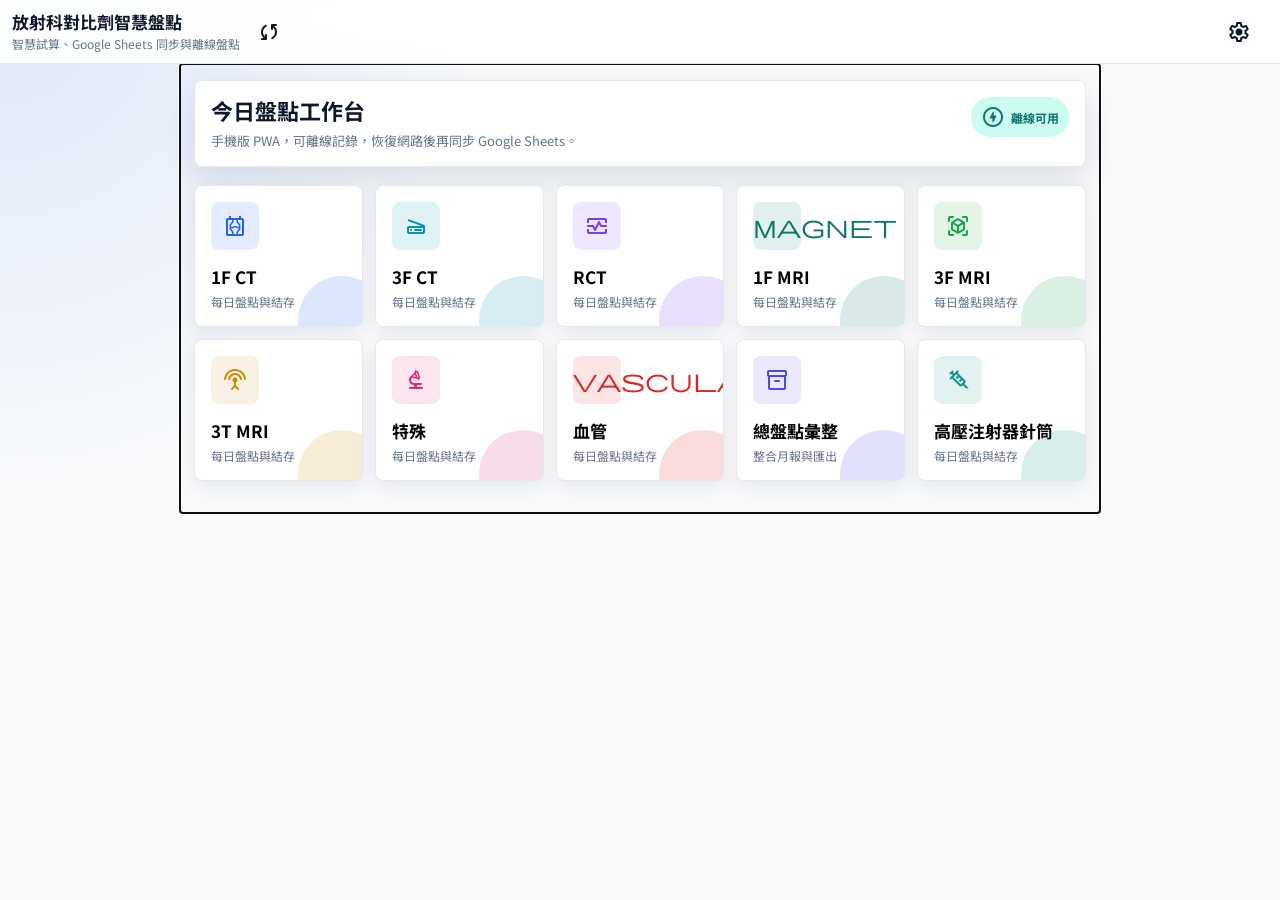
==== RadiologyInventory/index.html @ 273f8f9c "Add files via upload" ====
<!doctype html>
<html lang="zh-Hant">
  <head>
    <meta charset="utf-8">
    <meta name="viewport" content="width=device-width, initial-scale=1, viewport-fit=cover">
    <meta name="theme-color" content="#2563eb">
    <meta name="apple-mobile-web-app-capable" content="yes">
    <meta name="apple-mobile-web-app-title" content="放射盤點">
    <meta name="apple-mobile-web-app-status-bar-style" content="default">
    <title>放射科對比劑智慧盤點系統</title>
    <link rel="manifest" href="./manifest.json">
    <link rel="apple-touch-icon" href="./icons/icon-192.svg">
    <link rel="preconnect" href="https://fonts.googleapis.com">
    <link rel="preconnect" href="https://fonts.gstatic.com" crossorigin>
    <link href="https://fonts.googleapis.com/css2?family=Material+Symbols+Rounded:opsz,wght,FILL,GRAD@24,500,0,0&family=Noto+Sans+TC:wght@400;500;700&display=swap" rel="stylesheet">
    <link rel="stylesheet" href="./css/style.css">
    <link rel="stylesheet" href="./css/mobile.css">
  </head>
  <body>
    <div id="app" class="app-shell">
      <header class="top-app-bar">
        <button id="backBtn" class="icon-btn is-hidden" type="button" aria-label="返回首頁">
          <span class="material-symbols-rounded">arrow_back</span>
        </button>
        <div class="title-block">
          <h1 id="appTitle">放射科對比劑智慧盤點</h1>
          <p id="appSubtitle">智慧試算、Google Sheets 同步與離線盤點</p>
        </div>
        <button id="syncBtn" class="icon-btn" type="button" aria-label="同步">
          <span class="material-symbols-rounded">sync</span>
        </button>
        <button id="settingsBtn" class="icon-btn" type="button" aria-label="設定">
          <span class="material-symbols-rounded">settings</span>
        </button>
      </header>

      <main id="viewRoot" class="view-root" tabindex="-1"></main>

      <button id="installBtn" class="install-fab is-hidden" type="button">
        <span class="material-symbols-rounded">install_mobile</span>
        安裝
      </button>
    </div>

    <dialog id="entryDialog" class="app-dialog">
      <form id="entryForm" method="dialog">
        <div class="dialog-head">
          <h2 id="entryDialogTitle">新增盤點</h2>
          <button class="icon-btn" value="cancel" type="button" data-close-dialog aria-label="關閉">
            <span class="material-symbols-rounded">close</span>
          </button>
        </div>
        <div class="form-grid">
          <label>日期 <input id="entryDate" name="date" type="date" required></label>
          <label>品項 <input id="entryItem" name="item" list="itemList" placeholder="Omnipaque" required></label>
          <datalist id="itemList"></datalist>
          <label>入庫 <input id="entryIn" name="inQty" type="number" min="0" step="1" value="0"></label>
          <label>使用 <input id="entryUsed" name="usedQty" type="number" min="0" step="1" value="0"></label>
          <label>報廢 <input id="entryWaste" name="wasteQty" type="number" min="0" step="1" value="0"></label>
          <label class="span-2">備註 <textarea id="entryNote" name="note" rows="3" placeholder="交班、盤差、補充說明"></textarea></label>
        </div>
        <div class="dialog-actions">
          <button class="text-btn" value="cancel" type="button" data-close-dialog>取消</button>
          <button class="filled-btn" value="default" type="submit">儲存</button>
        </div>
      </form>
    </dialog>

    <dialog id="settingsDialog" class="app-dialog wide-dialog">
      <form id="settingsForm" method="dialog">
        <div class="dialog-head">
          <h2>設定</h2>
          <button class="icon-btn" value="cancel" type="button" data-close-dialog aria-label="關閉">
            <span class="material-symbols-rounded">close</span>
          </button>
        </div>
        <section class="settings-section">
          <h3>Google Apps Script API</h3>
          <label>API 網址 <input id="apiUrlInput" name="apiUrl" type="url" placeholder="https://script.google.com/macros/s/.../exec"></label>
          <p class="helper">未設定時會保存在本機；設定後讀取、新增、修改與覆蓋會同步到 Google Sheets。</p>
        </section>
        <section class="settings-section">
          <h3>月初期初庫存</h3>
          <div id="initialStockInputs" class="settings-list"></div>
        </section>
        <section class="settings-section">
          <h3>Sheet 對照</h3>
          <div id="sheetMapInputs" class="settings-list"></div>
        </section>
        <div class="dialog-actions">
          <button class="text-btn" value="cancel" type="button" data-close-dialog>取消</button>
          <button class="filled-btn" value="default" type="submit">儲存設定</button>
        </div>
      </form>
    </dialog>

    <div id="toast" class="toast" role="status" aria-live="polite"></div>
    <script type="module" src="./js/app.js"></script>
  </body>
</html>
---- RadiologyInventory/css/style.css ----
:root {
  color-scheme: light dark;
  --bg: #f8fafc;
  --surface: #ffffff;
  --surface-2: #eef2ff;
  --text: #0f172a;
  --muted: #64748b;
  --line: #e2e8f0;
  --primary: #2563eb;
  --primary-ink: #ffffff;
  --teal: #0f766e;
  --danger: #dc2626;
  --warning: #f59e0b;
  --success: #059669;
  --shadow: 0 12px 32px rgba(15, 23, 42, .12);
  --radius: 8px;
  font-family: "Noto Sans TC", system-ui, -apple-system, BlinkMacSystemFont, "Segoe UI", sans-serif;
}

* {
  box-sizing: border-box;
}

html {
  background: var(--bg);
}

body {
  margin: 0;
  min-height: 100vh;
  background:
    radial-gradient(circle at top left, rgba(37, 99, 235, .12), transparent 30rem),
    var(--bg);
  color: var(--text);
}

button,
input,
textarea {
  font: inherit;
}

button {
  border: 0;
  cursor: pointer;
}

.material-symbols-rounded {
  font-size: 24px;
  line-height: 1;
}

.app-shell {
  min-height: 100vh;
  padding-bottom: env(safe-area-inset-bottom);
}

.top-app-bar {
  position: sticky;
  top: 0;
  z-index: 20;
  display: grid;
  grid-template-columns: auto 1fr auto auto;
  gap: 8px;
  align-items: center;
  min-height: 64px;
  padding: max(10px, env(safe-area-inset-top)) 12px 10px;
  background: color-mix(in srgb, var(--surface) 92%, transparent);
  border-bottom: 1px solid var(--line);
  backdrop-filter: blur(16px);
}

.title-block {
  min-width: 0;
}

.title-block h1 {
  margin: 0;
  overflow: hidden;
  font-size: 17px;
  font-weight: 700;
  line-height: 1.25;
  text-overflow: ellipsis;
  white-space: nowrap;
}

.title-block p {
  margin: 2px 0 0;
  overflow: hidden;
  color: var(--muted);
  font-size: 12px;
  text-overflow: ellipsis;
  white-space: nowrap;
}

.icon-btn,
.text-btn,
.filled-btn,
.tonal-btn,
.danger-btn {
  position: relative;
  display: inline-flex;
  align-items: center;
  justify-content: center;
  min-height: 40px;
  border-radius: var(--radius);
  overflow: hidden;
  transition: transform .18s ease, background .18s ease, box-shadow .18s ease;
}

.icon-btn {
  width: 42px;
  color: var(--text);
  background: transparent;
}

.icon-btn:hover,
.icon-btn:focus-visible {
  background: color-mix(in srgb, var(--primary) 10%, transparent);
}

.text-btn {
  padding: 0 16px;
  color: var(--primary);
  background: transparent;
}

.filled-btn {
  gap: 6px;
  padding: 0 18px;
  color: var(--primary-ink);
  background: var(--primary);
  box-shadow: 0 8px 20px rgba(37, 99, 235, .22);
}

.tonal-btn {
  gap: 6px;
  padding: 0 14px;
  color: var(--primary);
  background: color-mix(in srgb, var(--primary) 12%, var(--surface));
}

.danger-btn {
  gap: 6px;
  padding: 0 14px;
  color: #fff;
  background: var(--danger);
}

.icon-btn:active,
.text-btn:active,
.filled-btn:active,
.tonal-btn:active,
.danger-btn:active,
.app-card:active {
  transform: scale(.98);
}

.view-root {
  width: min(100%, 920px);
  margin: 0 auto;
  padding: 16px 14px 32px;
  animation: fade-in .22s ease both;
}

.hero-panel {
  display: flex;
  justify-content: space-between;
  gap: 14px;
  margin-bottom: 18px;
  padding: 16px;
  border: 1px solid var(--line);
  border-radius: var(--radius);
  background: var(--surface);
  box-shadow: var(--shadow);
}

.hero-panel h2 {
  margin: 0;
  font-size: 22px;
  line-height: 1.25;
}

.hero-panel p {
  margin: 6px 0 0;
  color: var(--muted);
  font-size: 13px;
}

.status-pill {
  display: inline-flex;
  align-items: center;
  align-self: flex-start;
  gap: 6px;
  padding: 8px 10px;
  border-radius: 999px;
  color: var(--teal);
  background: #ccfbf1;
  font-size: 12px;
  font-weight: 700;
  white-space: nowrap;
}

.icon-grid {
  display: grid;
  grid-template-columns: repeat(2, minmax(0, 1fr));
  gap: 12px;
}

.app-card {
  position: relative;
  min-height: 126px;
  padding: 16px;
  border: 1px solid var(--line);
  border-radius: var(--radius);
  background: var(--surface);
  box-shadow: 0 6px 20px rgba(15, 23, 42, .08);
  overflow: hidden;
  text-align: left;
}

.app-card::after {
  content: "";
  position: absolute;
  inset: auto -24px -38px auto;
  width: 88px;
  height: 88px;
  border-radius: 50%;
  background: color-mix(in srgb, var(--accent, var(--primary)) 16%, transparent);
}

.card-icon {
  display: grid;
  width: 48px;
  height: 48px;
  margin-bottom: 14px;
  place-items: center;
  border-radius: 8px;
  color: var(--accent, var(--primary));
  background: color-mix(in srgb, var(--accent, var(--primary)) 12%, var(--surface));
}

.app-card h3 {
  margin: 0;
  font-size: 17px;
}

.app-card p {
  margin: 4px 0 0;
  color: var(--muted);
  font-size: 12px;
}

.month-card,
.alert-card,
.table-card,
.summary-card,
.settings-section {
  border: 1px solid var(--line);
  border-radius: var(--radius);
  background: var(--surface);
  box-shadow: 0 6px 18px rgba(15, 23, 42, .07);
}

.month-card {
  padding: 14px;
}

.section-head {
  display: flex;
  align-items: center;
  justify-content: space-between;
  gap: 10px;
  margin-bottom: 10px;
}

.section-head h2,
.section-head h3 {
  margin: 0;
  font-size: 16px;
}

.year-stepper {
  display: inline-flex;
  align-items: center;
  gap: 4px;
  color: var(--muted);
  font-weight: 700;
}

.month-track {
  display: grid;
  grid-auto-columns: minmax(56px, 1fr);
  grid-auto-flow: column;
  gap: 8px;
  overflow-x: auto;
  padding: 2px 0 4px;
  scroll-snap-type: x mandatory;
}

.month-chip {
  min-height: 42px;
  border-radius: 999px;
  color: var(--muted);
  background: color-mix(in srgb, var(--surface) 80%, var(--line));
  font-weight: 700;
  scroll-snap-align: center;
}

.month-chip.active {
  color: #fff;
  background: var(--primary);
}

.alert-card {
  display: flex;
  align-items: center;
  gap: 10px;
  margin: 12px 0;
  padding: 14px;
}

.alert-card.success {
  color: var(--success);
  background: color-mix(in srgb, var(--success) 9%, var(--surface));
}

.alert-card.danger {
  color: var(--danger);
  background: color-mix(in srgb, var(--danger) 8%, var(--surface));
}

.table-card {
  margin-top: 12px;
  overflow: hidden;
}

.table-toolbar {
  display: flex;
  align-items: center;
  justify-content: space-between;
  gap: 10px;
  padding: 14px;
  border-bottom: 1px solid var(--line);
}

.table-toolbar h3 {
  display: inline-flex;
  align-items: center;
  gap: 8px;
  margin: 0;
  font-size: 16px;
}

.table-wrap {
  overflow-x: auto;
}

table {
  width: 100%;
  border-collapse: collapse;
  table-layout: fixed;
  min-width: 680px;
}

th,
td {
  width: 104px;
  padding: 11px 10px;
  border-bottom: 1px solid var(--line);
  font-size: 13px;
  text-align: center;
  white-space: nowrap;
}

th:first-child,
td:first-child {
  text-align: center;
}

th[colspan] {
  text-align: center;
  color: var(--text);
  font-size: 14px;
}

.usage-head,
.usage-cell {
  background: color-mix(in srgb, var(--warning) 12%, var(--surface));
  color: #92400e;
}

.reference-panel {
  margin-top: 12px;
}

.reference-panel table {
  min-width: max(980px, 100%);
}

.reference-panel th,
.reference-panel td {
  text-align: center;
}

.reference-panel th:first-child,
.reference-panel td:first-child {
  min-width: unset;
  text-align: center;
}

.inventory-summary-table {
  min-width: max(1060px, 100%);
}

.inventory-summary-table th,
.inventory-summary-table td {
  padding: 14px 12px;
  font-size: 15px;
}

.inventory-summary-table th:first-child,
.inventory-summary-table td:first-child {
  min-width: unset;
}

.inventory-summary-table th {
  background: #e8eef7;
  color: #0f2a52;
}

.consumption-head,
.consumption-cell {
  background: #fffdf6 !important;
  color: #b45309;
}

.inline-number {
  width: 100px;
  border: 0;
  border-bottom: 1px solid #93c5fd;
  border-radius: 0;
  padding: 2px 8px;
  background: transparent;
  color: #1e1b8f;
  font-weight: 700;
  text-align: center;
}

.inline-number:focus {
  border-color: var(--primary);
  box-shadow: none;
}

.syringe-panel {
  margin-top: 12px;
  border: 1px solid var(--line);
  border-radius: var(--radius);
  background: var(--surface);
  box-shadow: 0 6px 18px rgba(15, 23, 42, .07);
  overflow: hidden;
}

.syringe-card-grid {
  display: grid;
  grid-template-columns: repeat(4, minmax(0, 1fr));
  gap: 18px;
  padding: 18px;
}

.syringe-stat-card {
  min-height: 108px;
  padding: 18px 20px;
  border: 1px solid var(--line);
  border-radius: var(--radius);
  background: color-mix(in srgb, var(--surface) 84%, var(--bg));
}

.syringe-stat-card span {
  color: var(--muted);
  font-size: 14px;
  font-weight: 700;
}

.syringe-stat-card strong {
  display: block;
  margin-top: 10px;
  font-size: 28px;
  line-height: 1;
}

.syringe-stat-card.total {
  border-color: #99f6e4;
  background: #e6fffb;
  color: #0f3f4a;
}

thead th {
  position: sticky;
  top: 0;
  z-index: 1;
  color: var(--muted);
  background: color-mix(in srgb, var(--surface) 86%, var(--line));
  font-size: 12px;
}

.muted {
  color: var(--muted);
}

.empty-cell {
  color: color-mix(in srgb, var(--muted) 55%, transparent);
}

.badge {
  display: inline-flex;
  align-items: center;
  padding: 4px 8px;
  border-radius: 999px;
  color: var(--muted);
  background: color-mix(in srgb, var(--line) 55%, transparent);
  font-size: 12px;
  font-weight: 700;
}

.summary-grid {
  display: grid;
  grid-template-columns: repeat(2, minmax(0, 1fr));
  gap: 10px;
  margin: 12px 0;
}

.summary-card {
  padding: 14px;
}

.summary-card span {
  color: var(--muted);
  font-size: 12px;
}

.summary-card strong {
  display: block;
  margin-top: 4px;
  font-size: 24px;
}

.install-fab {
  position: fixed;
  right: 16px;
  bottom: calc(16px + env(safe-area-inset-bottom));
  z-index: 18;
  display: inline-flex;
  align-items: center;
  gap: 6px;
  height: 44px;
  padding: 0 14px;
  border-radius: 999px;
  color: #fff;
  background: var(--primary);
  box-shadow: var(--shadow);
}

.is-hidden {
  display: none !important;
}

.app-dialog {
  width: min(calc(100vw - 28px), 520px);
  max-height: min(86vh, 760px);
  padding: 0;
  border: 0;
  border-radius: var(--radius);
  background: var(--surface);
  color: var(--text);
  box-shadow: var(--shadow);
}

.wide-dialog {
  width: min(calc(100vw - 28px), 780px);
}

.app-dialog::backdrop {
  background: rgba(15, 23, 42, .48);
  backdrop-filter: blur(2px);
}

.dialog-head {
  position: sticky;
  top: 0;
  z-index: 2;
  display: flex;
  align-items: center;
  justify-content: space-between;
  gap: 12px;
  padding: 16px;
  border-bottom: 1px solid var(--line);
  background: var(--surface);
}

.dialog-head h2 {
  margin: 0;
  font-size: 18px;
}

.form-grid,
.settings-section {
  padding: 16px;
}

.form-grid {
  display: grid;
  grid-template-columns: repeat(2, minmax(0, 1fr));
  gap: 12px;
}

label {
  display: grid;
  gap: 6px;
  color: var(--muted);
  font-size: 12px;
  font-weight: 700;
}

input,
textarea {
  width: 100%;
  border: 1px solid var(--line);
  border-radius: var(--radius);
  padding: 11px 12px;
  color: var(--text);
  background: color-mix(in srgb, var(--surface) 88%, var(--bg));
  outline: none;
}

input:focus,
textarea:focus {
  border-color: var(--primary);
  box-shadow: 0 0 0 3px color-mix(in srgb, var(--primary) 18%, transparent);
}

.span-2 {
  grid-column: span 2;
}

.dialog-actions {
  position: sticky;
  bottom: 0;
  display: flex;
  justify-content: flex-end;
  gap: 8px;
  padding: 12px 16px 16px;
  border-top: 1px solid var(--line);
  background: var(--surface);
}

.settings-section {
  margin: 14px;
}

.settings-section h3 {
  margin: 0 0 12px;
  font-size: 15px;
}

.settings-list {
  display: grid;
  gap: 10px;
}

.settings-row {
  display: grid;
  grid-template-columns: minmax(96px, 1fr) minmax(110px, 1.4fr);
  gap: 10px;
  align-items: center;
}

.helper {
  margin: 8px 0 0;
  color: var(--muted);
  font-size: 12px;
  line-height: 1.5;
}

.toast {
  position: fixed;
  left: 50%;
  bottom: calc(20px + env(safe-area-inset-bottom));
  z-index: 40;
  max-width: calc(100vw - 32px);
  padding: 10px 14px;
  border-radius: var(--radius);
  color: #fff;
  background: rgba(15, 23, 42, .92);
  opacity: 0;
  pointer-events: none;
  transform: translate(-50%, 10px);
  transition: opacity .2s ease, transform .2s ease;
}

.toast.show {
  opacity: 1;
  transform: translate(-50%, 0);
}

.ripple {
  position: absolute;
  border-radius: 999px;
  background: currentColor;
  opacity: .18;
  pointer-events: none;
  transform: scale(0);
  animation: ripple .48s ease-out;
}

@keyframes fade-in {
  from {
    opacity: 0;
    transform: translateY(8px);
  }
  to {
    opacity: 1;
    transform: translateY(0);
  }
}

@keyframes ripple {
  to {
    opacity: 0;
    transform: scale(3);
  }
}

@media (prefers-color-scheme: dark) {
  :root {
    --bg: #0f172a;
    --surface: #172033;
    --surface-2: #1e293b;
    --text: #e5e7eb;
    --muted: #94a3b8;
    --line: #334155;
    --shadow: 0 12px 32px rgba(0, 0, 0, .3);
  }

  body {
    background: var(--bg);
  }

  .status-pill {
    color: #99f6e4;
    background: rgba(20, 184, 166, .18);
  }
}
---- RadiologyInventory/css/mobile.css ----
@media (min-width: 680px) {
  .icon-grid {
    grid-template-columns: repeat(3, minmax(0, 1fr));
  }
}

@media (min-width: 920px) {
  .icon-grid {
    grid-template-columns: repeat(5, minmax(0, 1fr));
  }
}

@media (max-width: 520px) {
  .top-app-bar {
    grid-template-columns: auto 1fr auto auto;
    padding-left: 10px;
    padding-right: 10px;
  }

  .title-block h1 {
    font-size: 15px;
  }

  .title-block p {
    font-size: 11px;
  }

  .hero-panel {
    display: block;
  }

  .status-pill {
    margin-top: 12px;
  }

  .app-card {
    min-height: 120px;
    padding: 14px;
  }

  .card-icon {
    width: 44px;
    height: 44px;
    margin-bottom: 12px;
  }

  .form-grid {
    grid-template-columns: 1fr;
  }

  .span-2 {
    grid-column: auto;
  }

  .summary-grid {
    grid-template-columns: 1fr 1fr;
  }

  .syringe-card-grid {
    grid-template-columns: 1fr;
    gap: 10px;
    padding: 12px;
  }

  .syringe-stat-card {
    min-height: 92px;
  }

  .settings-row {
    grid-template-columns: 1fr;
  }
}

@media print {
  .top-app-bar,
  .install-fab,
  .table-toolbar .tonal-btn,
  .dialog-actions {
    display: none !important;
  }

  body,
  .view-root {
    background: #fff;
    color: #000;
  }

  .month-card,
  .alert-card,
  .table-card,
  .summary-card {
    box-shadow: none;
  }
}
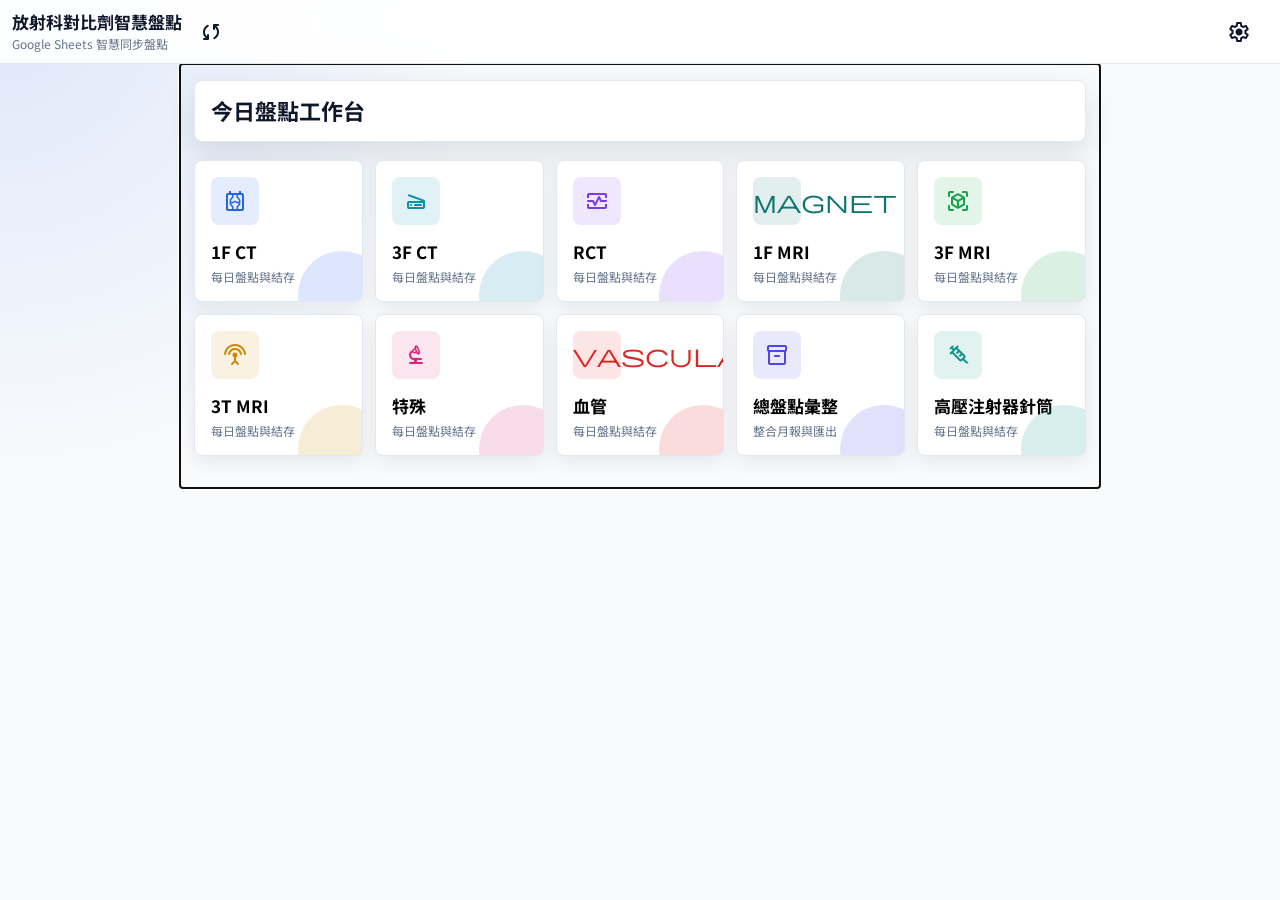
==== commit 90cda67a: "Add files via upload" ====
--- a/RadiologyInventory/index.html
+++ b/RadiologyInventory/index.html
@@ -54,8 +54,8 @@
           <label>日期 <input id="entryDate" name="date" type="date" required></label>
           <label>品項 <input id="entryItem" name="item" list="itemList" placeholder="Omnipaque" required></label>
           <datalist id="itemList"></datalist>
-          <label>入庫 <input id="entryIn" name="inQty" type="number" min="0" step="1" value="0"></label>
-          <label>使用 <input id="entryUsed" name="usedQty" type="number" min="0" step="1" value="0"></label>
+          <label>補充 <input id="entryIn" name="inQty" type="number" min="0" step="1" value="0"></label>
+          <label>當日結存 <input id="entryUsed" name="usedQty" type="number" min="0" step="1" value="0"></label>
           <label>報廢 <input id="entryWaste" name="wasteQty" type="number" min="0" step="1" value="0"></label>
           <label class="span-2">備註 <textarea id="entryNote" name="note" rows="3" placeholder="交班、盤差、補充說明"></textarea></label>
         </div>
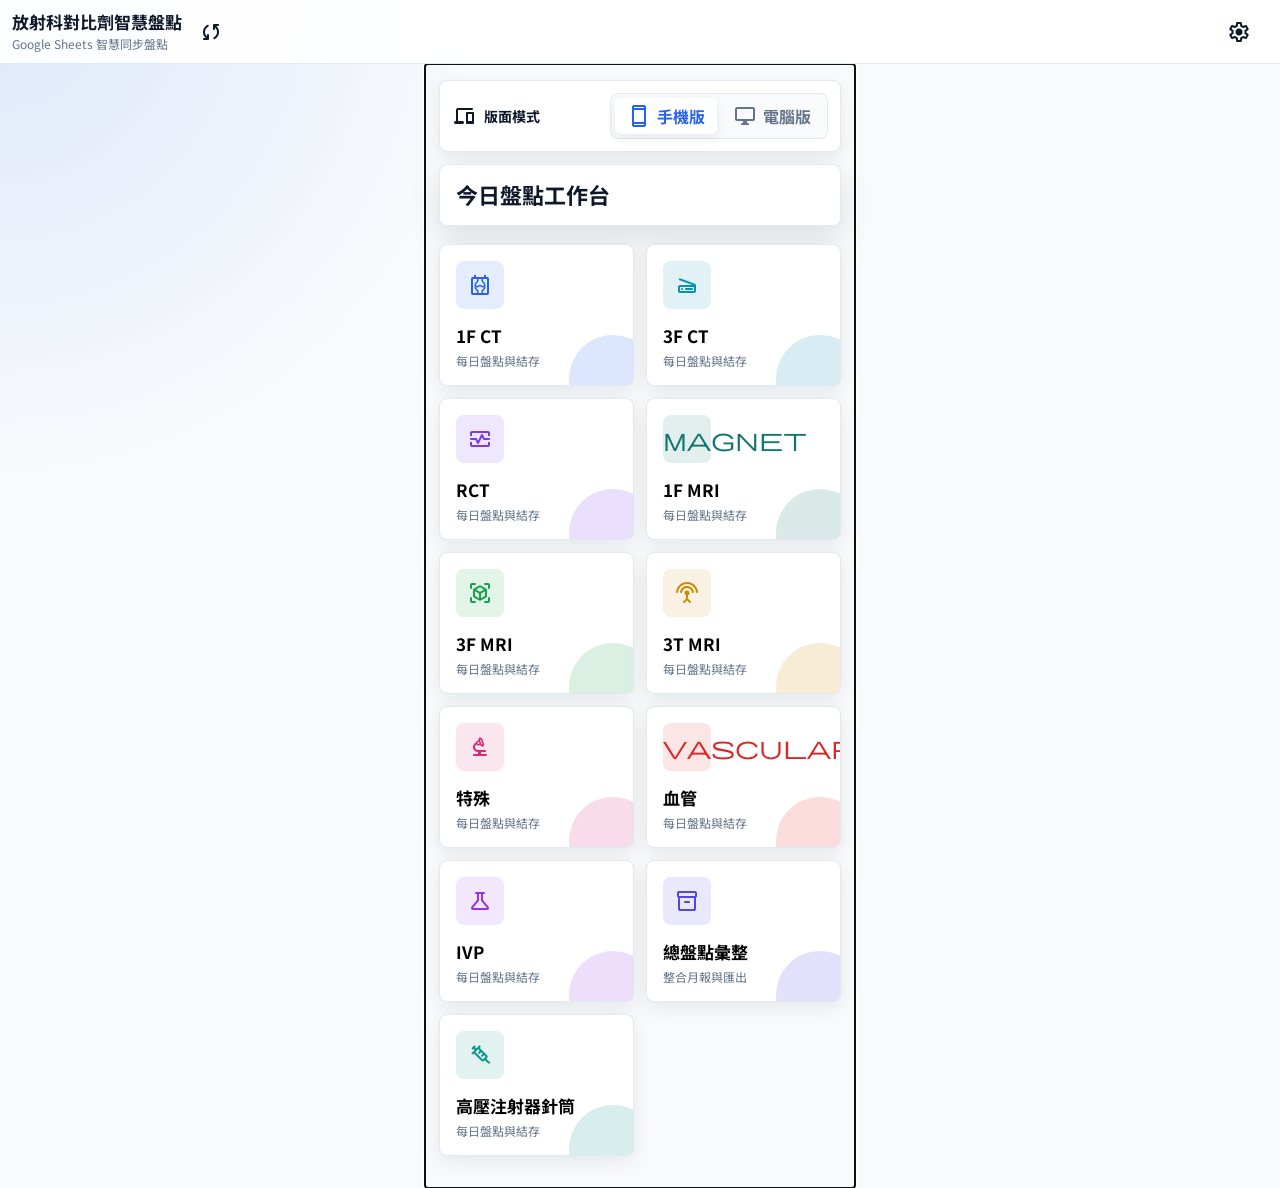
==== commit 7b479916: "Add files via upload" ====
--- a/RadiologyInventory/index.html
+++ b/RadiologyInventory/index.html
@@ -54,6 +54,7 @@
           <label>日期 <input id="entryDate" name="date" type="date" required></label>
           <label>品項 <input id="entryItem" name="item" list="itemList" placeholder="Omnipaque" required></label>
           <datalist id="itemList"></datalist>
+          <label>人數 <input id="entryPeople" name="peopleQty" type="number" min="0" step="1" value="0"></label>
           <label>補充 <input id="entryIn" name="inQty" type="number" min="0" step="1" value="0"></label>
           <label>當日結存 <input id="entryUsed" name="usedQty" type="number" min="0" step="1" value="0"></label>
           <label>報廢 <input id="entryWaste" name="wasteQty" type="number" min="0" step="1" value="0"></label>
--- a/RadiologyInventory/css/style.css
+++ b/RadiologyInventory/css/style.css
@@ -163,6 +163,65 @@
   animation: fade-in .22s ease both;
 }
 
+body[data-view-mode="mobile"] .view-root {
+  width: min(100%, 430px);
+}
+
+body[data-view-mode="desktop"] .view-root {
+  width: min(100%, 1180px);
+}
+
+.view-mode-panel {
+  display: flex;
+  align-items: center;
+  justify-content: space-between;
+  gap: 12px;
+  margin-bottom: 12px;
+  padding: 12px;
+  border: 1px solid var(--line);
+  border-radius: var(--radius);
+  background: var(--surface);
+  box-shadow: 0 6px 18px rgba(15, 23, 42, .07);
+}
+
+.view-mode-label {
+  display: inline-flex;
+  align-items: center;
+  gap: 8px;
+  color: var(--text);
+  font-size: 14px;
+}
+
+.segmented-control {
+  display: inline-grid;
+  grid-template-columns: repeat(2, minmax(0, 1fr));
+  gap: 4px;
+  padding: 4px;
+  border: 1px solid var(--line);
+  border-radius: var(--radius);
+  background: color-mix(in srgb, var(--surface) 78%, var(--line));
+}
+
+.segmented-control button {
+  display: inline-flex;
+  align-items: center;
+  justify-content: center;
+  gap: 6px;
+  min-height: 36px;
+  padding: 0 12px;
+  border-radius: 6px;
+  color: var(--muted);
+  background: transparent;
+  font-weight: 700;
+  white-space: nowrap;
+}
+
+.segmented-control button.active {
+  color: var(--primary);
+  background: var(--surface);
+  box-shadow: 0 4px 12px rgba(15, 23, 42, .08);
+}
+
 .hero-panel {
   display: flex;
   justify-content: space-between;
@@ -207,6 +266,23 @@
   gap: 12px;
 }
 
+body[data-view-mode="mobile"] .icon-grid {
+  grid-template-columns: repeat(2, minmax(0, 1fr));
+}
+
+body[data-view-mode="desktop"] .icon-grid {
+  grid-template-columns: repeat(5, minmax(0, 1fr));
+  gap: 16px;
+}
+
+body[data-view-mode="desktop"] .app-card {
+  min-height: 138px;
+}
+
+body[data-view-mode="desktop"] .hero-panel {
+  padding: 20px;
+}
+
 .app-card {
   position: relative;
   min-height: 126px;
@@ -263,7 +339,7 @@
 }
 
 .month-card {
-  padding: 14px;
+  padding: 16px 14px 12px;
 }
 
 .section-head {
@@ -277,32 +353,49 @@
 .section-head h2,
 .section-head h3 {
   margin: 0;
-  font-size: 16px;
+  font-size: 20px;
 }
 
 .year-stepper {
   display: inline-flex;
   align-items: center;
-  gap: 4px;
+  gap: 10px;
   color: var(--muted);
   font-weight: 700;
+}
+
+.year-stepper > span {
+  min-width: 112px;
+  color: #526784;
+  font-size: 17px;
+  text-align: center;
+}
+
+.history-timeline {
+  position: relative;
 }
 
 .month-track {
   display: grid;
-  grid-auto-columns: minmax(56px, 1fr);
+  grid-auto-columns: minmax(68px, 1fr);
   grid-auto-flow: column;
   gap: 8px;
   overflow-x: auto;
-  padding: 2px 0 4px;
+  padding: 4px 0 12px;
   scroll-snap-type: x mandatory;
+  scrollbar-width: none;
+}
+
+.month-track::-webkit-scrollbar {
+  display: none;
 }
 
 .month-chip {
-  min-height: 42px;
+  min-height: 48px;
   border-radius: 999px;
   color: var(--muted);
   background: color-mix(in srgb, var(--surface) 80%, var(--line));
+  font-size: 17px;
   font-weight: 700;
   scroll-snap-align: center;
 }
@@ -312,6 +405,44 @@
   background: var(--primary);
 }
 
+.history-range {
+  display: block;
+  width: 100%;
+  height: 18px;
+  margin: -2px 0 0;
+  accent-color: #7d7d7d;
+  cursor: pointer;
+}
+
+.history-range::-webkit-slider-runnable-track {
+  height: 8px;
+  border-radius: 999px;
+  background: #cbd5e1;
+}
+
+.history-range::-webkit-slider-thumb {
+  width: 36px;
+  height: 8px;
+  margin-top: 0;
+  border-radius: 999px;
+  appearance: none;
+  background: #737373;
+}
+
+.history-range::-moz-range-track {
+  height: 8px;
+  border-radius: 999px;
+  background: #cbd5e1;
+}
+
+.history-range::-moz-range-thumb {
+  width: 36px;
+  height: 8px;
+  border: 0;
+  border-radius: 999px;
+  background: #737373;
+}
+
 .alert-card {
   display: flex;
   align-items: center;
@@ -337,8 +468,9 @@
 
 .table-toolbar {
   display: flex;
-  align-items: center;
+  align-items: flex-start;
   justify-content: space-between;
+  flex-direction: column;
   gap: 10px;
   padding: 14px;
   border-bottom: 1px solid var(--line);
@@ -350,6 +482,31 @@
   gap: 8px;
   margin: 0;
   font-size: 16px;
+}
+
+.toolbar-actions {
+  display: inline-flex;
+  align-items: center;
+  gap: 8px;
+  flex-wrap: wrap;
+  justify-content: flex-start;
+  width: 100%;
+}
+
+.table-toolbar > .tonal-btn,
+.table-toolbar > .filled-btn,
+.table-toolbar > .text-btn,
+.table-toolbar > .danger-btn {
+  align-self: flex-start;
+}
+
+.table-toolbar .tonal-btn,
+.table-toolbar .filled-btn,
+.table-toolbar .text-btn,
+.table-toolbar .danger-btn {
+  max-width: 100%;
+  min-width: max-content;
+  white-space: nowrap;
 }
 
 .table-wrap {
--- a/RadiologyInventory/css/mobile.css
+++ b/RadiologyInventory/css/mobile.css
@@ -1,11 +1,11 @@
 @media (min-width: 680px) {
-  .icon-grid {
+  body:not([data-view-mode="mobile"]) .icon-grid {
     grid-template-columns: repeat(3, minmax(0, 1fr));
   }
 }
 
 @media (min-width: 920px) {
-  .icon-grid {
+  body:not([data-view-mode="mobile"]) .icon-grid {
     grid-template-columns: repeat(5, minmax(0, 1fr));
   }
 }
@@ -27,6 +27,14 @@
 
   .hero-panel {
     display: block;
+  }
+
+  .view-mode-panel {
+    display: grid;
+  }
+
+  .segmented-control {
+    width: 100%;
   }
 
   .status-pill {
@@ -72,17 +80,28 @@
 }
 
 @media print {
+  @page {
+    size: A4 landscape;
+    margin: 8mm;
+  }
+
   .top-app-bar,
   .install-fab,
+  .view-mode-panel,
   .table-toolbar .tonal-btn,
   .dialog-actions {
     display: none !important;
   }
 
+  html,
   body,
   .view-root {
     background: #fff;
     color: #000;
+    width: 100% !important;
+    max-width: none !important;
+    margin: 0 !important;
+    padding: 0 !important;
   }
 
   .month-card,
@@ -91,4 +110,58 @@
   .summary-card {
     box-shadow: none;
   }
+
+  .table-card,
+  .syringe-panel {
+    page-break-inside: avoid;
+    overflow: visible !important;
+  }
+
+  .table-wrap {
+    overflow: visible !important;
+  }
+
+  table,
+  .reference-panel table,
+  .inventory-summary-table {
+    width: 100% !important;
+    min-width: 0 !important;
+    table-layout: fixed !important;
+  }
+
+  th,
+  td,
+  .inventory-summary-table th,
+  .inventory-summary-table td {
+    width: auto !important;
+    padding: 4px 3px !important;
+    font-size: 8.5px !important;
+    line-height: 1.2 !important;
+    white-space: normal !important;
+    word-break: break-word;
+  }
+
+  th[colspan] {
+    font-size: 9px !important;
+  }
+
+  .inline-number {
+    width: 100% !important;
+    font-size: 8.5px !important;
+  }
+
+  .syringe-card-grid {
+    grid-template-columns: repeat(4, 1fr) !important;
+    gap: 8px !important;
+    padding: 8px !important;
+  }
+
+  .syringe-stat-card {
+    min-height: 70px !important;
+    padding: 10px !important;
+  }
+
+  .syringe-stat-card strong {
+    font-size: 20px !important;
+  }
 }
